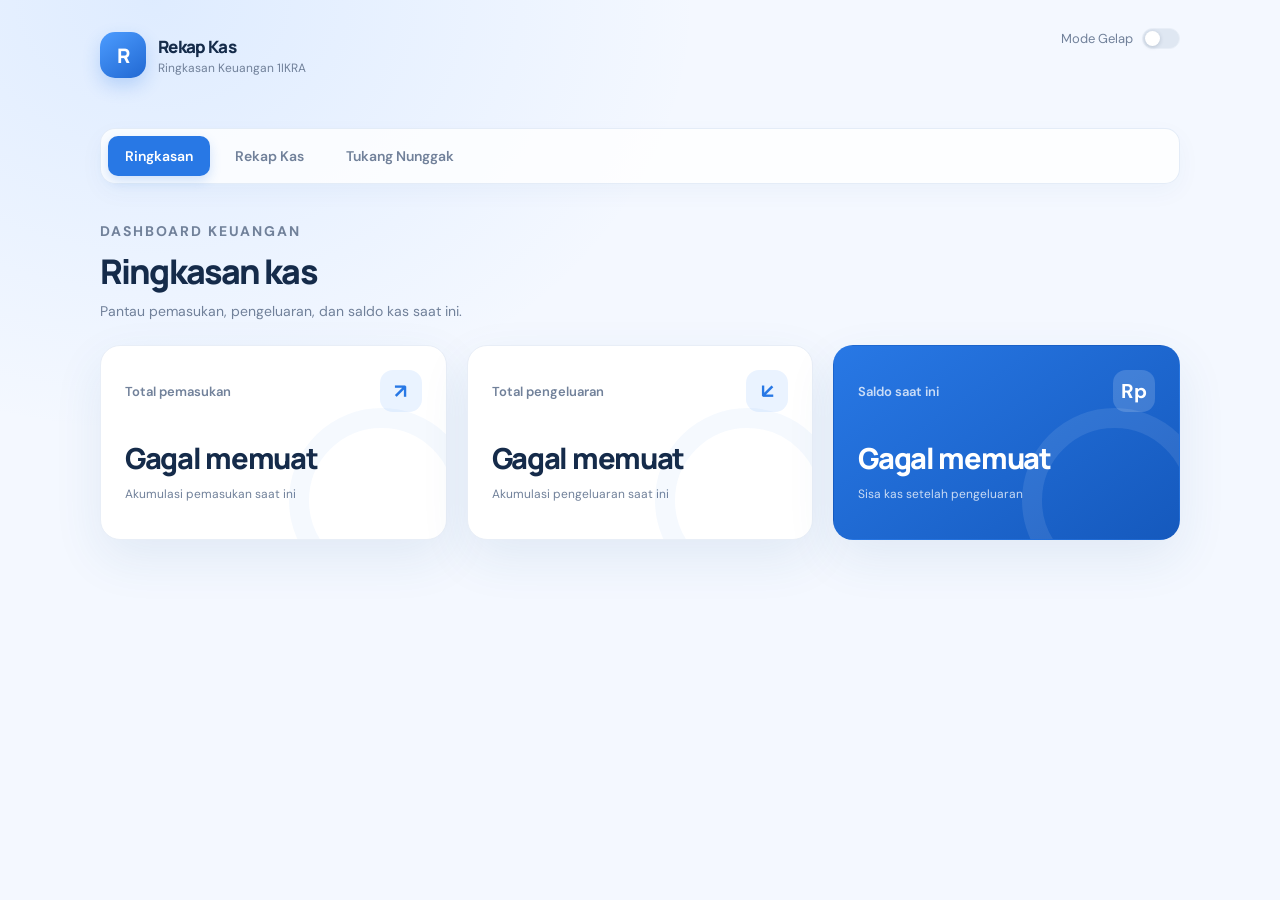
==== rekap kas/main.html @ 18243fe7 "Add files via upload" ====
<!doctype html>
<html lang="id">
  <head>
    <meta charset="UTF-8" />
    <meta name="viewport" content="width=device-width, initial-scale=1.0" />
    <meta name="theme-color" content="#f4f8ff" />
    <title>Rekap Kas | Ringkasan</title>
    <link rel="stylesheet" href="main.css" />
  </head>
  <body>
    <header>
      <div class="brand">
        <div class="brand-mark" aria-hidden="true">R</div>
        <div>
          <p class="brand-name">Rekap Kas</p>
          <p class="brand-caption">Ringkasan Keuangan 1IKRA</p>
        </div>
      </div>
    </header>
    <div id="mode-toggle">
      <label for="mode-switch">Mode Gelap</label>
      <input type="checkbox" id="mode-switch" />
    </div>
    <div id="navbar">
      <a href="main.html" aria-current="page">Ringkasan</a>
      <a href="index.html">Rekap Kas</a
      ><a href="nunggak.html">Tukang Nunggak</a>
    </div>
    <main>
      <section aria-labelledby="summary-title">
        <div class="page-heading">
          <p class="eyebrow">Dashboard keuangan</p>
          <h1 id="summary-title">Ringkasan kas</h1>
          <p>Pantau pemasukan, pengeluaran, dan saldo kas saat ini.</p>
        </div>
        <div class="summary-grid">
          <article class="summary-card">
            <div class="card-topline">
              <p class="card-label">Total pemasukan</p>
              <span class="card-icon" aria-hidden="true">↗</span>
            </div>
            <h2 id="total-pemasukan">-</h2>
            <p class="card-note">Akumulasi pemasukan saat ini</p>
          </article>
          <article class="summary-card">
            <div class="card-topline">
              <p class="card-label">Total pengeluaran</p>
              <span class="card-icon" aria-hidden="true">↙</span>
            </div>
            <h2 id="total-pengeluaran">-</h2>
            <p class="card-note">Akumulasi pengeluaran saat ini</p>
          </article>
          <article class="summary-card balance">
            <div class="card-topline">
              <p class="card-label">Saldo saat ini</p>
              <span class="card-icon" aria-hidden="true">Rp</span>
            </div>
            <h2 id="saldo">-</h2>
            <p class="card-note">Sisa kas setelah pengeluaran</p>
          </article>
        </div>
      </section>
    </main>
    <script src="main.js" defer></script>
    <script src="theme.js" defer></script>
  </body>
</html>
---- rekap kas/main.css ----
@import url("https://fonts.googleapis.com/css2?family=DM+Sans:wght@400;500;600;700&family=Manrope:wght@500;600;700;800&display=swap");

:root {
  color-scheme: light;
  --background: #f4f8ff;
  --surface: #ffffff;
  --text: #152b4a;
  --muted: #71819a;
  --blue: #2878e5;
  --blue-dark: #1559bd;
  --blue-soft: #eaf3ff;
  --border: #e8eef7;
  --shadow: 0 18px 50px rgba(37, 85, 145, 0.09);
}

:root[data-theme="dark"] {
  color-scheme: dark;
  --background: #0b1423;
  --surface: #121f32;
  --text: #e8f0fc;
  --muted: #9aacc5;
  --blue: #5a9cff;
  --blue-dark: #8bbaff;
  --blue-soft: #1c3150;
  --border: #24364f;
  --shadow: 0 18px 50px rgba(0, 0, 0, 0.24);
}

* {
  box-sizing: border-box;
  margin: 0;
}

:root[data-theme="dark"] #mode-switch:not(:checked) {
  background: #34445c;
}

body {
  min-width: 320px;
  min-height: 100vh;
  padding: 32px 24px 64px;
  background:
    radial-gradient(
      ellipse at 12% 0%,
      rgba(91, 161, 255, 0.14),
      transparent 34rem
    ),
    var(--background);
  color: var(--text);
  font-family: "DM Sans", sans-serif;
}

:root[data-theme="dark"] body {
  background:
    radial-gradient(
      ellipse at 12% 0%,
      rgba(49, 111, 190, 0.16),
      transparent 34rem
    ),
    var(--background);
}

header,
main,
#navbar {
  width: min(100%, 1080px);
  margin-inline: auto;
}

header {
  min-height: 68px;
  margin-bottom: 28px;
}

.brand {
  display: flex;
  align-items: center;
  gap: 12px;
}

.brand-mark {
  display: grid;
  width: 46px;
  height: 46px;
  place-items: center;
  border-radius: 15px;
  background: linear-gradient(145deg, #4c9cff, #2168d2);
  box-shadow: 0 8px 18px rgba(40, 120, 229, 0.24);
  color: #fff;
  font-family: "Manrope", sans-serif;
  font-size: 20px;
  font-weight: 800;
}

.brand-name {
  font-family: "Manrope", sans-serif;
  font-size: 17px;
  font-weight: 800;
  letter-spacing: -0.04em;
}

.brand-caption {
  margin-top: 2px;
  color: var(--muted);
  font-size: 12px;
}

#mode-toggle {
  position: fixed;
  z-index: 2;
  top: 28px;
  right: max(24px, calc((100vw - 1080px) / 2));
  display: flex;
  align-items: center;
  gap: 9px;
  color: var(--muted);
  font-size: 13px;
}

#mode-switch {
  width: 38px;
  height: 21px;
  margin: 0;
  appearance: none;
  border: 1px solid var(--border);
  border-radius: 20px;
  background: #dfe7f2;
  cursor: pointer;
  transition: background 160ms ease;
}

#mode-switch::before {
  display: block;
  width: 15px;
  height: 15px;
  margin: 2px;
  border-radius: 50%;
  background: #fff;
  box-shadow: 0 1px 4px rgba(21, 43, 74, 0.2);
  content: "";
  transition: transform 160ms ease;
}

#mode-switch:checked {
  border-color: var(--blue);
  background: var(--blue);
}

#mode-switch:checked::before {
  transform: translateX(17px);
}

#mode-switch:focus-visible,
#navbar a:focus-visible {
  outline: 3px solid rgba(40, 120, 229, 0.35);
  outline-offset: 3px;
}

#navbar {
  display: flex;
  gap: 8px;
  margin-bottom: 38px;
  padding: 7px;
  border: 1px solid rgba(222, 232, 246, 0.8);
  border-radius: 15px;
  background: rgba(255, 255, 255, 0.78);
  box-shadow: 0 8px 24px rgba(37, 85, 145, 0.04);
}

:root[data-theme="dark"] #navbar {
  border-color: var(--border);
  background: rgba(18, 31, 50, 0.88);
  box-shadow: 0 8px 24px rgba(0, 0, 0, 0.15);
}

#navbar a {
  padding: 11px 17px;
  border-radius: 10px;
  color: var(--muted);
  font-size: 14px;
  font-weight: 600;
  text-decoration: none;
  transition:
    background 160ms ease,
    color 160ms ease;
}

#navbar a:hover {
  background: var(--blue-soft);
  color: var(--blue-dark);
}

#navbar a[aria-current="page"] {
  background: var(--blue);
  color: #fff;
  box-shadow: 0 5px 12px rgba(40, 120, 229, 0.2);
}

.page-heading {
  margin-bottom: 25px;
}

.eyebrow {
  margin-bottom: 8px;
  color: var(--blue);
  font-size: 11px;
  font-weight: 700;
  letter-spacing: 0.14em;
  text-transform: uppercase;
}

.page-heading h1 {
  font-family: "Manrope", sans-serif;
  font-size: clamp(25px, 4vw, 34px);
  font-weight: 800;
  letter-spacing: -0.055em;
}

.page-heading p {
  margin-top: 8px;
  color: var(--muted);
  font-size: 14px;
}

.summary-grid {
  display: grid;
  grid-template-columns: repeat(3, minmax(0, 1fr));
  gap: 20px;
}

.summary-card {
  position: relative;
  overflow: hidden;
  min-height: 195px;
  padding: 24px;
  border: 1px solid var(--border);
  border-radius: 20px;
  background: var(--surface);
  box-shadow: var(--shadow);
  transition:
    transform 180ms ease,
    box-shadow 180ms ease;
}

.summary-card:hover {
  transform: translateY(-4px);
  box-shadow: 0 24px 55px rgba(37, 85, 145, 0.14);
}

.summary-card::after {
  position: absolute;
  right: -28px;
  bottom: -54px;
  width: 145px;
  height: 145px;
  border: 20px solid rgba(40, 120, 229, 0.045);
  border-radius: 50%;
  content: "";
  pointer-events: none;
}

.card-topline {
  display: flex;
  align-items: center;
  justify-content: space-between;
  gap: 12px;
  margin-bottom: 26px;
}

.card-label {
  color: var(--muted);
  font-size: 13px;
  font-weight: 600;
}

.card-icon {
  display: grid;
  width: 42px;
  height: 42px;
  place-items: center;
  border-radius: 13px;
  background: var(--blue-soft);
  color: var(--blue);
  font-size: 20px;
  font-weight: 700;
}

.summary-card h2 {
  position: relative;
  z-index: 1;
  font-family: "Manrope", sans-serif;
  font-size: clamp(22px, 3vw, 29px);
  font-weight: 800;
  letter-spacing: -0.045em;
  overflow-wrap: anywhere;
}

.summary-card .card-note {
  margin-top: 8px;
  color: var(--muted);
  font-size: 12px;
}

.summary-card.balance {
  border-color: transparent;
  background: linear-gradient(145deg, #2878e5, #1559bd);
  color: #fff;
}

.summary-card.balance::after {
  border-color: rgba(255, 255, 255, 0.09);
}

.summary-card.balance .card-label,
.summary-card.balance .card-note {
  color: rgba(255, 255, 255, 0.76);
}

.summary-card.balance .card-icon {
  background: rgba(255, 255, 255, 0.16);
  color: #fff;
}

:root[data-theme="dark"] .summary-card.balance {
  background: linear-gradient(145deg, #2367bd, #17478c);
}

@media (max-width: 760px) {
  body {
    padding: 24px 18px 48px;
  }

  #mode-toggle {
    position: static;
    justify-content: flex-end;
    margin: -56px 0 31px;
  }

  #navbar {
    margin-bottom: 32px;
  }

  .summary-grid {
    grid-template-columns: 1fr;
    gap: 14px;
  }

  .summary-card {
    min-height: 170px;
  }
}

@media (prefers-reduced-motion: reduce) {
  *,
  *::before,
  *::after {
    scroll-behavior: auto !important;
    transition-duration: 0.01ms !important;
  }
}
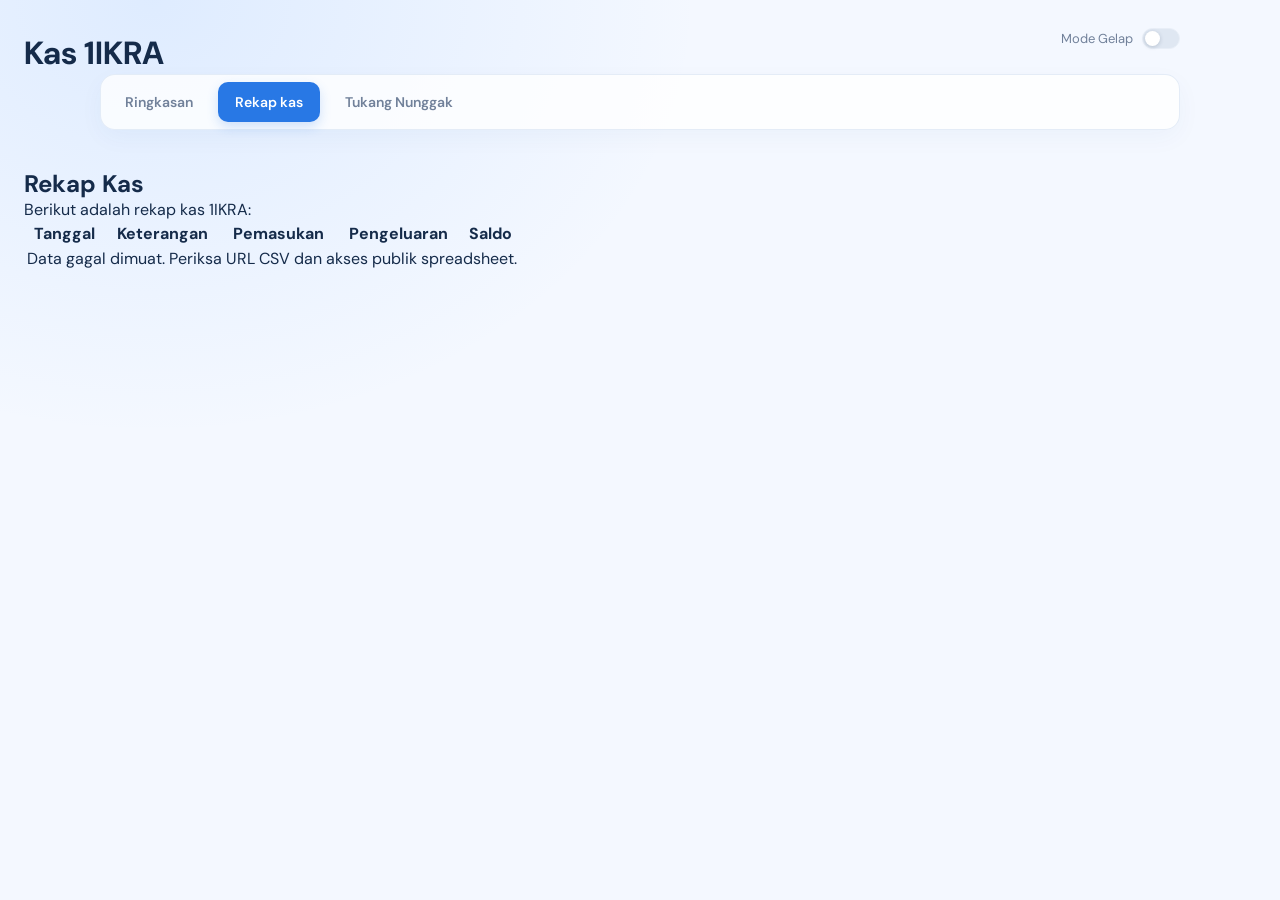
==== commit fb4c92ca: "Add files via upload" ====
--- a/rekap kas/main.html
+++ b/rekap kas/main.html
@@ -3,65 +3,48 @@
   <head>
     <meta charset="UTF-8" />
     <meta name="viewport" content="width=device-width, initial-scale=1.0" />
-    <meta name="theme-color" content="#f4f8ff" />
-    <title>Rekap Kas | Ringkasan</title>
-    <link rel="stylesheet" href="main.css" />
+    <title>Rekap Kas</title>
+    <link rel="stylesheet" href="style.css" />
   </head>
   <body>
-    <header>
-      <div class="brand">
-        <div class="brand-mark" aria-hidden="true">R</div>
-        <div>
-          <p class="brand-name">Rekap Kas</p>
-          <p class="brand-caption">Ringkasan Keuangan 1IKRA</p>
-        </div>
-      </div>
-    </header>
+    <h1>Kas 1IKRA</h1>
     <div id="mode-toggle">
       <label for="mode-switch">Mode Gelap</label>
       <input type="checkbox" id="mode-switch" />
     </div>
     <div id="navbar">
-      <a href="main.html" aria-current="page">Ringkasan</a>
-      <a href="index.html">Rekap Kas</a
-      ><a href="nunggak.html">Tukang Nunggak</a>
+      <a href="index.html">Ringkasan</a
+      ><a href="main.html" aria-current="page">Rekap kas</a>
+      <a href="nunggak.html">Tukang Nunggak</a>
     </div>
-    <main>
-      <section aria-labelledby="summary-title">
-        <div class="page-heading">
-          <p class="eyebrow">Dashboard keuangan</p>
-          <h1 id="summary-title">Ringkasan kas</h1>
-          <p>Pantau pemasukan, pengeluaran, dan saldo kas saat ini.</p>
+    <section>
+      <div id="card">
+        <h2>Rekap Kas</h2>
+        <p>Berikut adalah rekap kas 1IKRA:</p>
+        <div
+          class="table-scroll table-scroll--wide"
+          role="region"
+          aria-label="Tabel rekap kas"
+          tabindex="0"
+        >
+          <table>
+            <thead>
+              <tr>
+                <th>Tanggal</th>
+                <th>Keterangan</th>
+                <th>Pemasukan</th>
+                <th>Pengeluaran</th>
+                <th>Saldo</th>
+              </tr>
+            </thead>
+            <tbody id="rekap-table-body">
+              <!-- Data akan diisi melalui JavaScript -->
+            </tbody>
+          </table>
         </div>
-        <div class="summary-grid">
-          <article class="summary-card">
-            <div class="card-topline">
-              <p class="card-label">Total pemasukan</p>
-              <span class="card-icon" aria-hidden="true">↗</span>
-            </div>
-            <h2 id="total-pemasukan">-</h2>
-            <p class="card-note">Akumulasi pemasukan saat ini</p>
-          </article>
-          <article class="summary-card">
-            <div class="card-topline">
-              <p class="card-label">Total pengeluaran</p>
-              <span class="card-icon" aria-hidden="true">↙</span>
-            </div>
-            <h2 id="total-pengeluaran">-</h2>
-            <p class="card-note">Akumulasi pengeluaran saat ini</p>
-          </article>
-          <article class="summary-card balance">
-            <div class="card-topline">
-              <p class="card-label">Saldo saat ini</p>
-              <span class="card-icon" aria-hidden="true">Rp</span>
-            </div>
-            <h2 id="saldo">-</h2>
-            <p class="card-note">Sisa kas setelah pengeluaran</p>
-          </article>
-        </div>
-      </section>
-    </main>
-    <script src="main.js" defer></script>
+      </div>
+    </section>
+    <script src="app.js" defer></script>
     <script src="theme.js" defer></script>
   </body>
 </html>
--- a/rekap kas/style.css
+++ b/rekap kas/style.css
@@ -0,0 +1,386 @@
+@import url("https://fonts.googleapis.com/css2?family=DM+Sans:wght@400;500;600;700&family=Manrope:wght@500;600;700;800&display=swap");
+
+:root {
+  color-scheme: light;
+  --background: #f4f8ff;
+  --surface: #ffffff;
+  --text: #152b4a;
+  --muted: #71819a;
+  --blue: #2878e5;
+  --blue-dark: #1559bd;
+  --blue-soft: #eaf3ff;
+  --border: #e8eef7;
+  --shadow: 0 18px 50px rgba(37, 85, 145, 0.09);
+}
+
+:root[data-theme="dark"] {
+  color-scheme: dark;
+  --background: #0b1423;
+  --surface: #121f32;
+  --text: #e8f0fc;
+  --muted: #9aacc5;
+  --blue: #5a9cff;
+  --blue-dark: #8bbaff;
+  --blue-soft: #1c3150;
+  --border: #24364f;
+  --shadow: 0 18px 50px rgba(0, 0, 0, 0.24);
+}
+
+* {
+  box-sizing: border-box;
+  margin: 0;
+}
+
+body {
+  min-width: 320px;
+  min-height: 100vh;
+  padding: 32px 24px 64px;
+  background:
+    radial-gradient(
+      ellipse at 12% 0%,
+      rgba(91, 161, 255, 0.14),
+      transparent 34rem
+    ),
+    var(--background);
+  color: var(--text);
+  font-family: "DM Sans", sans-serif;
+}
+
+:root[data-theme="dark"] body {
+  background:
+    radial-gradient(
+      ellipse at 12% 0%,
+      rgba(49, 111, 190, 0.16),
+      transparent 34rem
+    ),
+    var(--background);
+}
+
+header,
+main,
+#navbar {
+  width: min(100%, 1080px);
+  margin-inline: auto;
+}
+
+header {
+  min-height: 68px;
+  margin-bottom: 28px;
+}
+
+.brand {
+  display: flex;
+  align-items: center;
+  gap: 12px;
+}
+
+.brand-mark {
+  display: grid;
+  width: 46px;
+  height: 46px;
+  place-items: center;
+  border-radius: 15px;
+  background: linear-gradient(145deg, #4c9cff, #2168d2);
+  box-shadow: 0 8px 18px rgba(40, 120, 229, 0.24);
+  color: #fff;
+  font-family: "Manrope", sans-serif;
+  font-size: 20px;
+  font-weight: 800;
+}
+
+.brand-name {
+  font-family: "Manrope", sans-serif;
+  font-size: 17px;
+  font-weight: 800;
+  letter-spacing: -0.04em;
+}
+
+.brand-caption {
+  margin-top: 2px;
+  color: var(--muted);
+  font-size: 12px;
+}
+
+#mode-toggle {
+  position: fixed;
+  z-index: 2;
+  top: 28px;
+  right: max(24px, calc((100vw - 1080px) / 2));
+  display: flex;
+  align-items: center;
+  gap: 9px;
+  color: var(--muted);
+  font-size: 13px;
+}
+
+#mode-switch {
+  width: 38px;
+  height: 21px;
+  margin: 0;
+  appearance: none;
+  border: 1px solid var(--border);
+  border-radius: 20px;
+  background: #dfe7f2;
+  cursor: pointer;
+  transition: background 160ms ease;
+}
+
+#mode-switch::before {
+  display: block;
+  width: 15px;
+  height: 15px;
+  margin: 2px;
+  border-radius: 50%;
+  background: #fff;
+  box-shadow: 0 1px 4px rgba(21, 43, 74, 0.2);
+  content: "";
+  transition: transform 160ms ease;
+}
+
+#mode-switch:checked {
+  border-color: var(--blue);
+  background: var(--blue);
+}
+
+:root[data-theme="dark"] #mode-switch:not(:checked) {
+  background: #34445c;
+}
+
+#mode-switch:checked::before {
+  transform: translateX(17px);
+}
+
+#mode-switch:focus-visible,
+#navbar a:focus-visible {
+  outline: 3px solid rgba(40, 120, 229, 0.35);
+  outline-offset: 3px;
+}
+
+#navbar {
+  display: flex;
+  gap: 8px;
+  margin-bottom: 38px;
+  padding: 7px;
+  border: 1px solid rgba(222, 232, 246, 0.8);
+  border-radius: 15px;
+  background: rgba(255, 255, 255, 0.78);
+  box-shadow: 0 8px 24px rgba(37, 85, 145, 0.04);
+}
+
+:root[data-theme="dark"] #navbar {
+  border-color: var(--border);
+  background: rgba(18, 31, 50, 0.88);
+  box-shadow: 0 8px 24px rgba(0, 0, 0, 0.15);
+}
+
+#navbar a {
+  padding: 11px 17px;
+  border-radius: 10px;
+  color: var(--muted);
+  font-size: 14px;
+  font-weight: 600;
+  text-decoration: none;
+  transition:
+    background 160ms ease,
+    color 160ms ease;
+}
+
+#navbar a:hover {
+  background: var(--blue-soft);
+  color: var(--blue-dark);
+}
+
+#navbar a[aria-current="page"] {
+  background: var(--blue);
+  color: #fff;
+  box-shadow: 0 5px 12px rgba(40, 120, 229, 0.2);
+}
+
+.page-heading {
+  margin-bottom: 25px;
+}
+
+.eyebrow {
+  margin-bottom: 8px;
+  color: var(--blue);
+  font-size: 11px;
+  font-weight: 700;
+  letter-spacing: 0.14em;
+  text-transform: uppercase;
+}
+
+.page-heading h1 {
+  font-family: "Manrope", sans-serif;
+  font-size: clamp(25px, 4vw, 34px);
+  font-weight: 800;
+  letter-spacing: -0.055em;
+}
+
+.page-heading p {
+  margin-top: 8px;
+  color: var(--muted);
+  font-size: 14px;
+}
+
+.summary-grid {
+  display: grid;
+  grid-template-columns: repeat(3, minmax(0, 1fr));
+  gap: 20px;
+}
+
+.summary-card {
+  position: relative;
+  overflow: hidden;
+  min-height: 195px;
+  padding: 24px;
+  border: 1px solid var(--border);
+  border-radius: 20px;
+  background: var(--surface);
+  box-shadow: var(--shadow);
+  transition:
+    transform 180ms ease,
+    box-shadow 180ms ease;
+}
+
+.summary-card:hover {
+  transform: translateY(-4px);
+  box-shadow: 0 24px 55px rgba(37, 85, 145, 0.14);
+}
+
+.summary-card::after {
+  position: absolute;
+  right: -28px;
+  bottom: -54px;
+  width: 145px;
+  height: 145px;
+  border: 20px solid rgba(40, 120, 229, 0.045);
+  border-radius: 50%;
+  content: "";
+  pointer-events: none;
+}
+
+.card-topline {
+  display: flex;
+  align-items: center;
+  justify-content: space-between;
+  gap: 12px;
+  margin-bottom: 26px;
+}
+
+.card-label {
+  color: var(--muted);
+  font-size: 13px;
+  font-weight: 600;
+}
+
+.card-icon {
+  display: grid;
+  width: 42px;
+  height: 42px;
+  place-items: center;
+  border-radius: 13px;
+  background: var(--blue-soft);
+  color: var(--blue);
+  font-size: 20px;
+  font-weight: 700;
+}
+
+.summary-card h2 {
+  position: relative;
+  z-index: 1;
+  font-family: "Manrope", sans-serif;
+  font-size: clamp(22px, 3vw, 29px);
+  font-weight: 800;
+  letter-spacing: -0.045em;
+  overflow-wrap: anywhere;
+}
+
+.summary-card .card-note {
+  margin-top: 8px;
+  color: var(--muted);
+  font-size: 12px;
+}
+
+.summary-card.balance {
+  border-color: transparent;
+  background: linear-gradient(145deg, #2878e5, #1559bd);
+  color: #fff;
+}
+
+.summary-card.balance::after {
+  border-color: rgba(255, 255, 255, 0.09);
+}
+
+.summary-card.balance .card-label,
+.summary-card.balance .card-note {
+  color: rgba(255, 255, 255, 0.76);
+}
+
+.summary-card.balance .card-icon {
+  background: rgba(255, 255, 255, 0.16);
+  color: #fff;
+}
+
+:root[data-theme="dark"] .summary-card.balance {
+  background: linear-gradient(145deg, #2367bd, #17478c);
+}
+
+section {
+  color: var(--text);
+}
+
+#card,
+table {
+  color: var(--text);
+}
+
+table {
+  border-color: var(--border);
+}
+
+th,
+td {
+  border-color: var(--border);
+}
+
+:root[data-theme="dark"] th {
+  background: #1a2a41;
+}
+
+:root[data-theme="dark"] tbody tr:nth-child(even) {
+  background: #15243a;
+}
+
+@media (max-width: 760px) {
+  body {
+    padding: 24px 18px 48px;
+  }
+
+  #mode-toggle {
+    position: static;
+    justify-content: flex-end;
+    margin: -56px 0 31px;
+  }
+
+  #navbar {
+    margin-bottom: 32px;
+  }
+
+  .summary-grid {
+    grid-template-columns: 1fr;
+    gap: 14px;
+  }
+
+  .summary-card {
+    min-height: 170px;
+  }
+}
+
+@media (prefers-reduced-motion: reduce) {
+  *,
+  *::before,
+  *::after {
+    scroll-behavior: auto !important;
+    transition-duration: 0.01ms !important;
+  }
+}
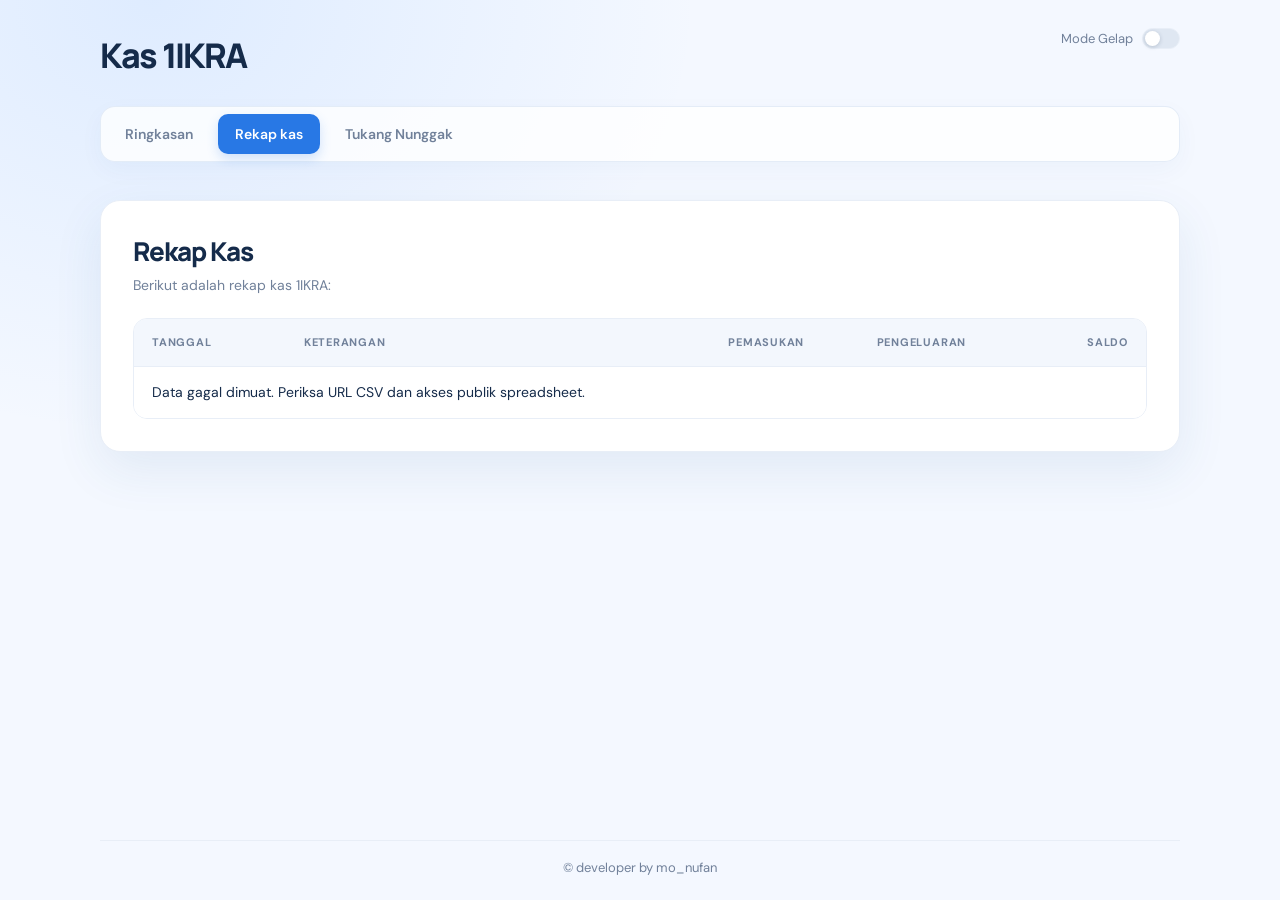
==== commit d7a1fdd0: "perubahan2" ====
--- a/rekap kas/main.html
+++ b/rekap kas/main.html
@@ -44,6 +44,9 @@
         </div>
       </div>
     </section>
+    <footer>
+      <p>© developer by mo_nufan</p>
+    </footer>
     <script src="app.js" defer></script>
     <script src="theme.js" defer></script>
   </body>
--- a/rekap kas/style.css
+++ b/rekap kas/style.css
@@ -11,6 +11,9 @@
   --blue-soft: #eaf3ff;
   --border: #e8eef7;
   --shadow: 0 18px 50px rgba(37, 85, 145, 0.09);
+  --table-head: #f3f7fd;
+  --table-row-alt: #f8faff;
+  --table-row-hover: #eef5ff;
 }
 
 :root[data-theme="dark"] {
@@ -24,6 +27,9 @@
   --blue-soft: #1c3150;
   --border: #24364f;
   --shadow: 0 18px 50px rgba(0, 0, 0, 0.24);
+  --table-head: #1a2a41;
+  --table-row-alt: #15243a;
+  --table-row-hover: #1c3150;
 }
 
 * {
@@ -32,9 +38,11 @@
 }
 
 body {
+  display: flex;
+  flex-direction: column;
   min-width: 320px;
   min-height: 100vh;
-  padding: 32px 24px 64px;
+  padding: 32px 24px 24px;
   background:
     radial-gradient(
       ellipse at 12% 0%,
@@ -353,7 +361,7 @@
 
 @media (max-width: 760px) {
   body {
-    padding: 24px 18px 48px;
+    padding: 24px 18px;
   }
 
   #mode-toggle {
@@ -384,3 +392,164 @@
     transition-duration: 0.01ms !important;
   }
 }
+
+body > h1,
+body > section,
+body > footer {
+  width: min(100%, 1080px);
+  margin-inline: auto;
+}
+
+body > footer {
+  margin-top: auto;
+  padding: 18px 0 0;
+  border-top: 1px solid var(--border);
+  color: var(--muted);
+  font-size: 13px;
+  text-align: center;
+}
+
+body > h1 {
+  margin-bottom: 28px;
+  font-family: "Manrope", sans-serif;
+  font-size: clamp(25px, 4vw, 34px);
+  font-weight: 800;
+  letter-spacing: -0.055em;
+}
+
+section {
+  color: var(--text);
+}
+
+#card {
+  overflow: hidden;
+  padding: clamp(20px, 4vw, 32px);
+  border: 1px solid var(--border);
+  border-radius: 20px;
+  background: var(--surface);
+  box-shadow: var(--shadow);
+}
+
+#card h2 {
+  font-family: "Manrope", sans-serif;
+  font-size: clamp(21px, 3vw, 26px);
+  font-weight: 800;
+  letter-spacing: -0.04em;
+}
+
+#card > p {
+  margin-top: 7px;
+  color: var(--muted);
+  font-size: 14px;
+}
+
+.table-scroll {
+  overflow: auto;
+  margin-top: 24px;
+  border: 1px solid var(--border);
+  border-radius: 14px;
+  background: var(--surface);
+  scrollbar-color: var(--border) transparent;
+}
+
+.table-scroll:focus-visible {
+  outline: 3px solid rgba(40, 120, 229, 0.35);
+  outline-offset: 3px;
+}
+
+.table-scroll table {
+  width: 100%;
+  border: 0;
+  border-collapse: separate;
+  border-spacing: 0;
+  color: var(--text);
+  font-size: 14px;
+  line-height: 1.5;
+}
+
+.table-scroll--wide table {
+  min-width: 720px;
+  table-layout: fixed;
+}
+
+.table-scroll--wide th:first-child,
+.table-scroll--wide td:first-child {
+  width: 15%;
+}
+
+.table-scroll--wide th:nth-child(2),
+.table-scroll--wide td:nth-child(2) {
+  width: 37%;
+}
+
+.table-scroll--wide th:nth-child(n + 3),
+.table-scroll--wide td:nth-child(n + 3) {
+  width: 16%;
+  text-align: right;
+  font-variant-numeric: tabular-nums;
+}
+
+.table-scroll th,
+.table-scroll td {
+  padding: 15px 18px;
+  border: 0;
+  border-bottom: 1px solid var(--border);
+}
+
+.table-scroll th {
+  position: sticky;
+  z-index: 1;
+  top: 0;
+  background: var(--table-head);
+  color: var(--muted);
+  font-size: 11px;
+  font-weight: 700;
+  letter-spacing: 0.07em;
+  text-align: left;
+  text-transform: uppercase;
+  white-space: nowrap;
+}
+
+.table-scroll th:nth-child(n + 3) {
+  text-align: right;
+}
+
+.table-scroll tbody tr {
+  background: var(--surface);
+  transition: background-color 140ms ease;
+}
+
+.table-scroll tbody tr:nth-child(even) {
+  background: var(--table-row-alt);
+}
+
+.table-scroll tbody tr:hover {
+  background: var(--table-row-hover);
+}
+
+.table-scroll tbody tr:last-child td {
+  border-bottom: 0;
+}
+
+.table-scroll tbody td {
+  overflow-wrap: anywhere;
+}
+
+@media (max-width: 760px) {
+  body > h1 {
+    margin-bottom: 24px;
+  }
+
+  #card {
+    padding: 20px 16px;
+  }
+
+  .table-scroll {
+    margin-top: 20px;
+  }
+
+  .table-scroll th,
+  .table-scroll td {
+    padding: 13px 14px;
+  }
+}
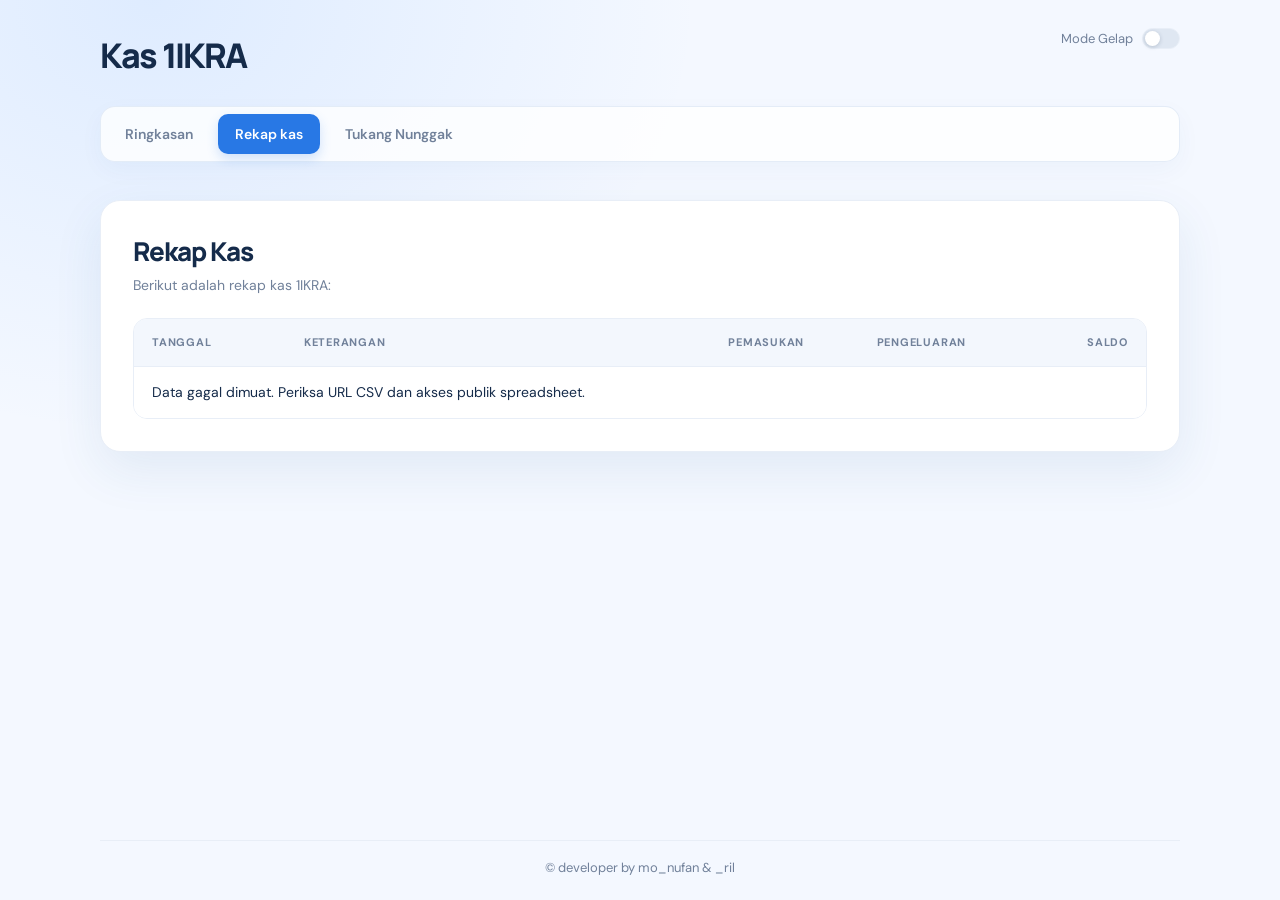
==== commit f7e09195: "Update main.html" ====
--- a/rekap kas/main.html
+++ b/rekap kas/main.html
@@ -45,7 +45,7 @@
       </div>
     </section>
     <footer>
-      <p>© developer by mo_nufan</p>
+      <p>© developer by mo_nufan & _ril</p>
     </footer>
     <script src="app.js" defer></script>
     <script src="theme.js" defer></script>
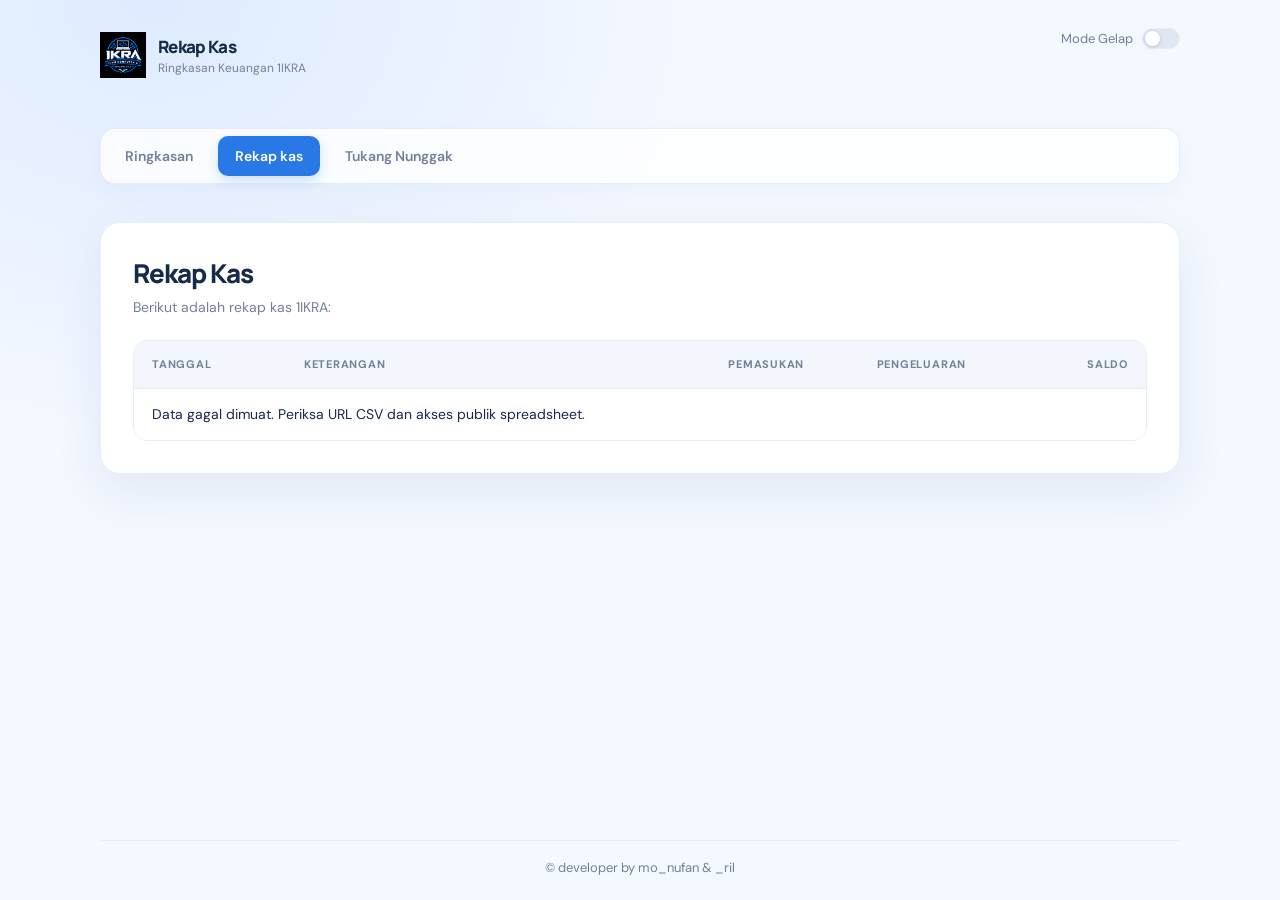
==== commit 4254ebd9: "perbubahan2" ====
--- a/rekap kas/main.html
+++ b/rekap kas/main.html
@@ -6,8 +6,16 @@
     <title>Rekap Kas</title>
     <link rel="stylesheet" href="style.css" />
   </head>
+  <header>
+    <div class="brand">
+        <img src="assets/logo.png" alt="Logo 1IKRA" class="brand-logo" />
+        <div>
+          <p class="brand-name">Rekap Kas</p>
+          <p class="brand-caption">Ringkasan Keuangan 1IKRA</p>
+        </div>
+      </div>
+  </header>
   <body>
-    <h1>Kas 1IKRA</h1>
     <div id="mode-toggle">
       <label for="mode-switch">Mode Gelap</label>
       <input type="checkbox" id="mode-switch" />
--- a/rekap kas/style.css
+++ b/rekap kas/style.css
@@ -96,6 +96,14 @@
   font-weight: 800;
 }
 
+.brand-logo {
+  display: block;
+  width: 46px;
+  height: 46px;
+  flex: 0 0 46px;
+  object-fit: contain;
+}
+
 .brand-name {
   font-family: "Manrope", sans-serif;
   font-size: 17px;
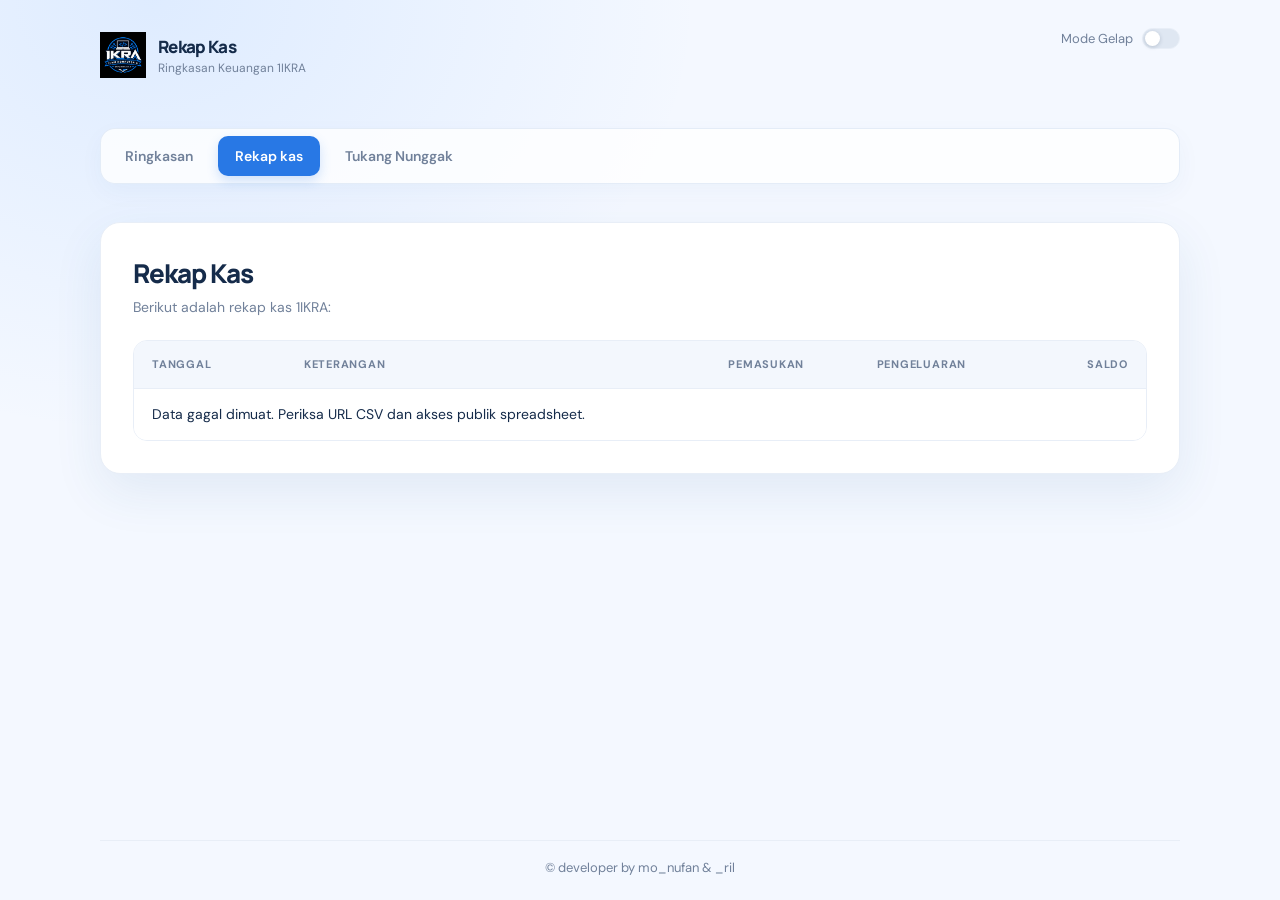
==== commit cd3ee888: "perubahan2" ====
--- a/rekap kas/main.html
+++ b/rekap kas/main.html
@@ -8,7 +8,7 @@
   </head>
   <header>
     <div class="brand">
-        <img src="assets/logo.png" alt="Logo 1IKRA" class="brand-logo" />
+        <img src="assets/logo.webp" alt="Logo 1IKRA" class="brand-logo" />
         <div>
           <p class="brand-name">Rekap Kas</p>
           <p class="brand-caption">Ringkasan Keuangan 1IKRA</p>
